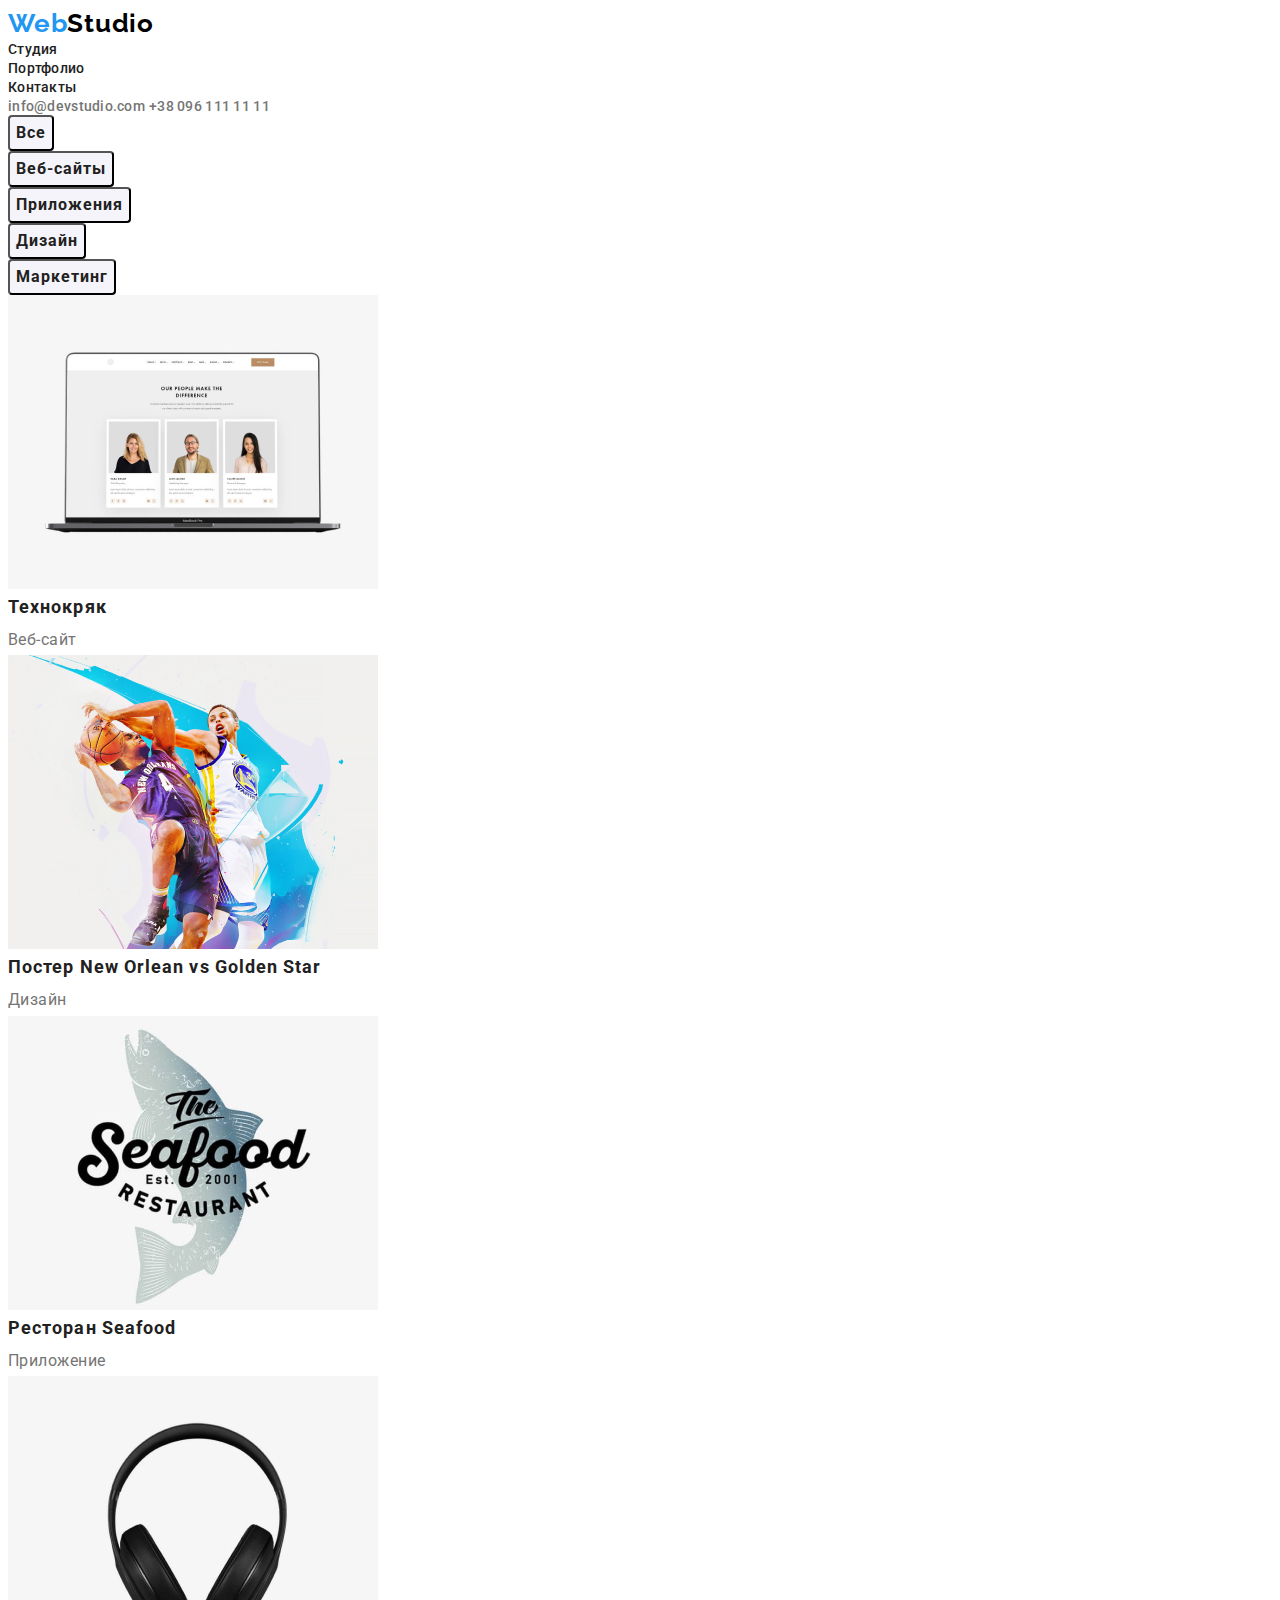
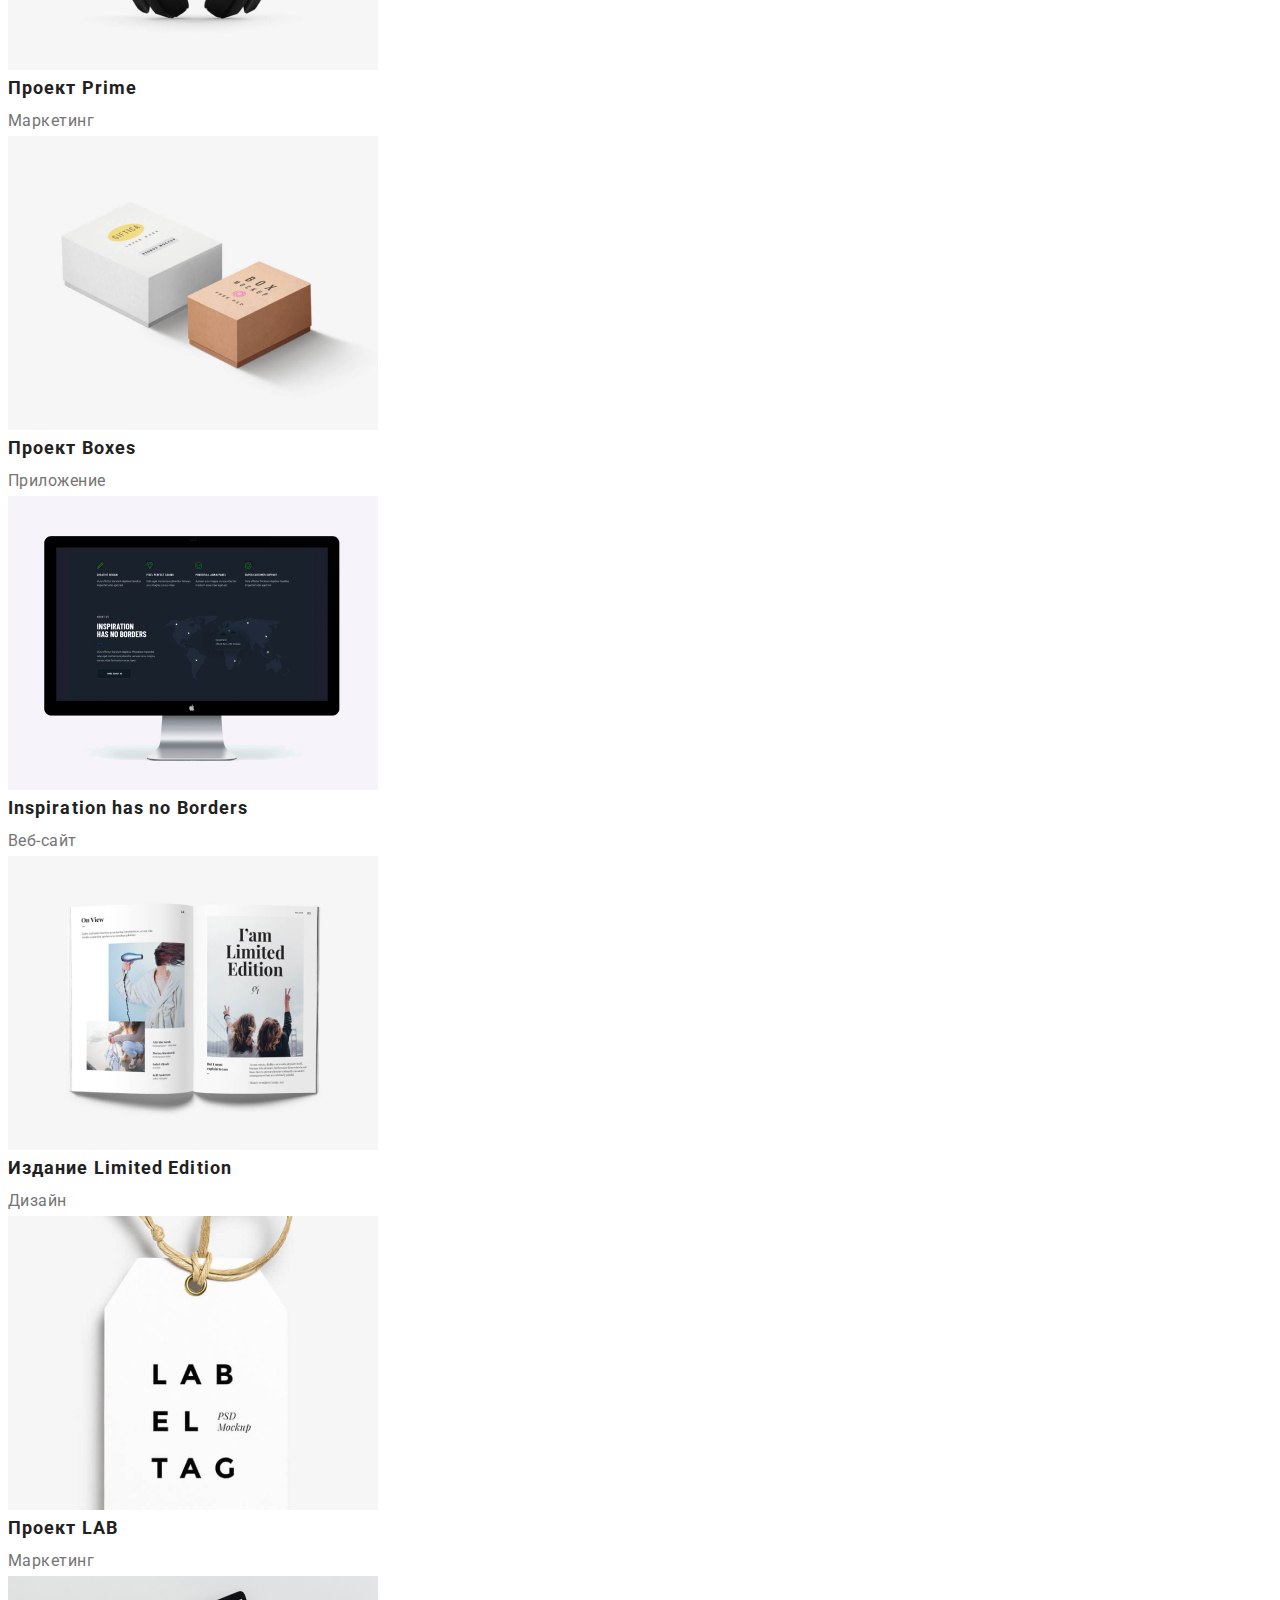
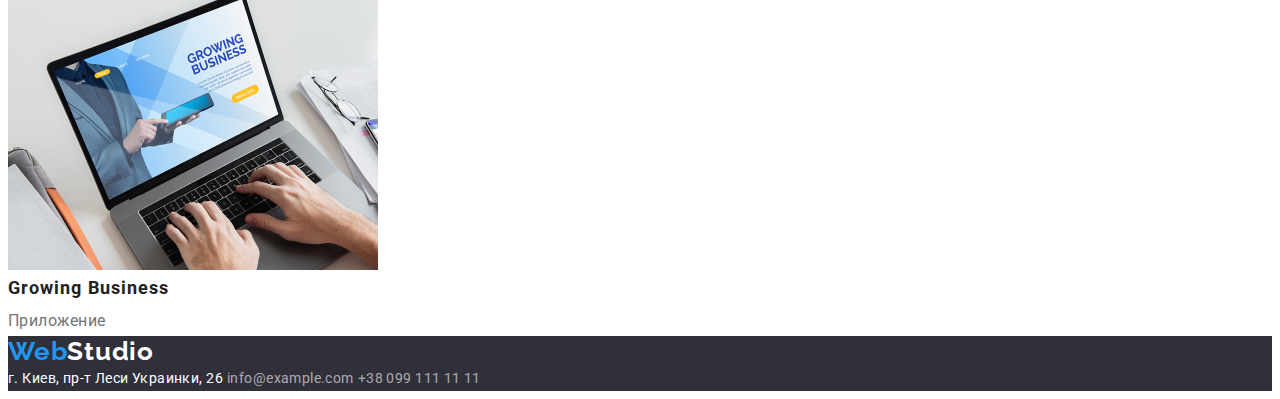
==== portfolio.html @ 436fc73a "доповнила скидання налаштувань, правильно приховані заголовки" ====
<!DOCTYPE html>
<html lang="ru">
<head>
    <meta charset="UTF-8">
    <meta http-equiv="X-UA-Compatible" content="IE=edge">
    <meta name="viewport" content="width=device-width, initial-scale=1.0">
    <title>Портфолио</title>
    <link rel="preconnect" href="https://fonts.gstatic.com">
    <link href="https://fonts.googleapis.com/css2?family=Raleway:wght@700&family=Roboto:wght@400;500;700;900&display=swap"
        rel="stylesheet">
    <link rel="stylesheet" href="https://cdnjs.cloudflare.com/ajax/libs/modern-normalize/1.0.0/modern-normalize.min.css"
        integrity="sha512-ISS7cAi1PEhQ8jnbJpJZMd29NlhNj4AWYyLOSp2CE/CsHxTCu+r+t0D2yoJudVrd0/8fTVPUVDzY5Tvli75u/g=="
        crossorigin="anonymous" />
    <link rel="stylesheet" href="./css/styles.css">
</head>
<body>
    <header class="header">
        <nav class="navigation">
            <a class="logo-link link" href="./index.html" lang="en"> Web<span class="logo-dark">Studio</span></a>
            <ul class="navigation-list list">
                <li class="navigation-item">
                    <a class="navigation-link link " href="./index.html">Студия</a>
                </li>
                <li class="navigation-item">
                    <a class="navigation-link link current" href="./portfolio.html">Портфолио</a>
                </li>
                <li class="navigation-item">
                    <a class="navigation-link link" href="">Контакты</a>
                </li>
            </ul>
        </nav>
        <address class="address">
            <a class="contact-link-header link" href="mailto:info@devstudio.com">info@devstudio.com</a>
            <a class="contact-link-header link" href="tel:+380961111111">+38 096 111 11 11</a>
        </address>
    </header>
    <main>
        <!--BODY-->
        <section class="hero-selection">
            <h1 class="visually-hidden">Портфолио</h1>
            <h2 class="visually-hidden">Варианти работ</h2>
            <ul class="hero-btn list">
                <li class="hero-list-item">
                 <button class="btn-selection" type="button">Все</button>
               </li>
               <li class="hero-list-item">
                 <button class="btn-selection" type="button">Веб-сайты</button>
               </li>
               <li class="hero-list-item">
                 <button class="btn-selection" type="button">Приложения</button>
               </li>
               <li class="hero-list-item">
                 <button class="btn-selection" type="button">Дизайн</button>
                </li>
               <li class="hero-list-item">
                 <button class="btn-selection" type="button">Маркетинг</button>
               </li>
             </ul>
            <ul class="gallery-list list">
                <li class="gallery-list-item">
                    <img class="gallery-list-img" src="./image/gallery_portfolio/gallery_portfolio_0.jpg" alt="ноутбук" width="370"
                        height="294">
                    <h3 class="gallery-title">Технокряк</h3>
                    <p class="gallery-description">Веб-сайт</p>
                </li>
                <li class="gallery-list-item">
                    <img class="gallery-list-img" src="./image/gallery_portfolio/gallery_portfolio_1.jpg" alt="два баскетболиста бросают мяч" width="370"
                        height="294">
                    <h3 class="gallery-title">Постер New Orlean vs Golden Star</h3>
                    <p class="gallery-description">Дизайн</p>
                </li>
                <li class="gallery-list-item">
                    <img class="gallery-list-img" src="./image/gallery_portfolio/gallery_portfolio_2.jpg" alt="логотип ресторана с морепродуктами"
                        width="370" height="294">
                    <h3 class="gallery-title">Ресторан <span lang="en">Seafood</span></h3>
                    <p class="gallery-description">Приложение</p>
                </li>
                <li class="gallery-list-item">
                    <img class="gallery-list-img" src="./image/gallery_portfolio/gallery_portfolio_3.jpg" alt="наушники" width="370"
                        height="294">
                    <h3 class="gallery-title">Проект <span lang="en">Prime</span></h3>
                    <p class="gallery-description">Маркетинг</p>
                </li>
                <li class="gallery-list-item">
                    <img class="gallery-list-img" src="./image/gallery_portfolio/gallery_portfolio_4.jpg" alt="белая и бежевая коробки" width="370" height="294">
                    <h3 class="gallery-title">Проект <span lang="en">Boxes</span></h3>
                    <p class="gallery-description">Приложение</p>
                </li>
                <li class="gallery-list-item">
                    <img class="gallery-list-img" src="./image/gallery_portfolio/gallery_portfolio_5.jpg" alt="монитор" width="370" height="294">
                    <h3 class="gallery-title" lang="en">Inspiration has no Borders</h3>
                    <p class="gallery-description">Веб-сайт</p>
                </li>
                <li class="gallery-list-item">
                    <img class="gallery-list-img" src="./image/gallery_portfolio/gallery_portfolio_6.jpg" alt="развернутый журнал" width="370" height="294">
                    <h3 class="gallery-title">Издание <span lang="en">Limited Edition</span></h3>
                    <p class="gallery-description">Дизайн</p>
                </li>
                <li>
                    <img class="gallery-list-img" src="./image/gallery_portfolio/gallery_portfolio_7.jpg" alt="логотип на бирке" width="370" height="294">
                    <h3 class="gallery-title">Проект <span lang="en">LAB</span></h3>
                    <p class="gallery-description">Маркетинг</p>
                </li>
                <li class="gallery-list-item">
                    <img class="gallery-list-img" src="./image/gallery_portfolio/gallery_portfolio_8.jpg" alt="ноутбук на котором работают" width="370" height="294">
                    <h3 class="gallery-title" lang="en">Growing Business</h3>
                    <p class="gallery-description">Приложение</p>
                </li>
            </ul>
        </section>
    </main>
    <footer class="footer">
        <a class="logo-link link" href="./index.html" lang="en"> Web<span class="logo-white">Studio</span></a>
        <!--CONTACT FORM-->
        <address class="address">
            <a class="contact-link-footer link location" href="https://goo.gl/maps/cLfK6mVfmH8XChih8" target="_blank" rel="nofollow noopener"> г. Киев,
                пр-т Леси Украинки, 26</a>
            <a class="contact-link-footer link" href="mailto:info@example.com">info@example.com</a>
            <a class="contact-link-footer link" href="tel:+380991111111">+38 099 111 11 11</a>
        </address>
    </footer>
</body>
</html>
---- css/styles.css ----
:root {
  --main-font: "Roboto", sans-serif;
  --secondary-font: "Raleway", sans-serif;
  --accent-color: #2196f3;
  --background-accent: #2f303a;
  --title-color: #212121;
  --logo-decoration: #000000;
  --text-description: #757575;
  --white-accent: #ffffff;
  --background-masters: #f5f4fa;
  --footer-link: rgba(255, 255, 255, 0.6);
}
body {
  font-family: var(--main-font);
}

h1,
h2,
h3,
h4,
h5,
h6,
p {
  margin: 0;
}

ul,
ol {
  margin: 0;
  padding: 0;
}

img {
  display: block;
}

.link {
  text-decoration: none;
}

.list {
  list-style: none;
}

.address {
  font-style: normal;
}

.visually-hidden {
  position: absolute !important;
  clip: rect(1px 1px 1px 1px); /* IE6, IE7 */
  clip: rect(1px, 1px, 1px, 1px);
  padding: 0 !important;
  border: 0 !important;
  height: 1px !important;
  width: 1px !important;
  overflow: hidden;
}

/* ============= COMPONENTS ============= */

.title {
  font-weight: 700;
  font-size: 36px;
  line-height: 1.17;
  letter-spacing: 0.03em;
  color: var(--title-color);
}

.logo-link {
  font-family: var(--secondary-font);
  font-weight: 700;
  font-size: 26px;
  line-height: 31px;
  letter-spacing: 0.03em;
  color: var(--accent-color);
}

.current:visited {
  color: var(--accent-color);
}

/* ============= END COMPONENTS ============= */

/* ============= HEADER ============= */

.logo-dark {
  font-family: var(--secondary-font);
  color: var(--logo-decoration);
}

.navigation-link {
  font-weight: 500;
  font-size: 14px;
  line-height: 1.14;
  letter-spacing: 0.02em;

  color: var(--title-color);
}

.navigation-link:hover,
.navigation-link:focus {
  color: var(--accent-color);
}

.contact-link-header {
  text-decoration: none;
  color: var(--text-description);
  font-weight: 500;
  font-size: 14px;
  line-height: 1.14;
  letter-spacing: 0.02em;
}

.contact-link-header:hover,
.contact-link-header:focus {
  color: var(--accent-color);
}
/* ============= END HEADER ============= */

/* ============= HERO ============= */
.hero {
  background-color: var(--background-accent);
}

.hero-title {
  font-weight: 900;
  font-size: 44px;
  line-height: 1.36;
  letter-spacing: 0.06em;
  text-transform: uppercase;
  color: var(--white-accent);
}

.modal-btn {
  font-family: inherit;
  font-weight: 700;
  font-size: 16px;
  line-height: 1.88;
  letter-spacing: 0.06em;
  cursor: pointer;
  background-color: var(--accent-color);
  color: var(--white-accent);
}

/* ============= END HERO ============= */

/* ============= ADVANTAGE ============= */

.advantages-title {
  font-weight: 700;
  font-size: 14px;
  line-height: 1.14;
  letter-spacing: 0.03em;
  text-transform: uppercase;
  color: var(--title-color);
}
.advantages-list-description {
  font-weight: 400;
  font-size: 14px;
  line-height: 1.71;
  letter-spacing: 0.03em;
  color: var(--text-description);
}

/* ============= END ADVANTAGE ============= */

/* ============= SELECTION MASTERS ============= */

.masters {
  background-color: var(--background-masters);
}

.masters-list-title {
  font-weight: 500;
  font-size: 16px;
  line-height: 1.19;
  letter-spacing: 0.03em;
  color: var(--title-color);
}

.masters-list-position {
  font-weight: 400;
  font-size: 16px;
  line-height: 1.19;
  letter-spacing: 0.03em;
  color: var(--text-description);
}

/* ============= END SELECTION MASTERS ============= */

/* ============= BODY ============= */

.btn-selection {
  font-family: inherit;
  font-weight: 700;
  font-size: 16px;
  line-height: 1.88;
  letter-spacing: 0.06em;
  cursor: pointer;
  background: var(--background-masters);
  border-radius: 4px;
  color: var(--title-color);
}

.btn-selection:hover,
.btn-selection:focus {
  background-color: var(--accent-color);
  color: var(--white-accent);
}
.gallery-title {
  font-weight: 700;
  font-size: 18px;
  line-height: 2;
  letter-spacing: 0.06em;
  color: var(--title-color);
}

.gallery-description {
  font-weight: 400;
  font-size: 16px;
  line-height: 1.88;
  letter-spacing: 0.03em;
  color: var(--text-description);
}

/* ============= BODY ============= */

/* ============= FOOTER ============= */

.footer {
  background-color: var(--background-accent);
}

.logo-white {
  font-family: var(--secondary-font);
  color: var(--white-accent);
}

.contact-link-footer {
  text-decoration: none;
  font-weight: 400;
  font-size: 14px;
  line-height: 1.71;
  letter-spacing: 0.03em;
  color: var(--footer-link);
}

.location {
  font-weight: 400;
  font-size: 14px;
  line-height: 1.71;
  letter-spacing: 0.03em;
  color: var(--white-accent);
}

/* ============= END FOOTER ============= */
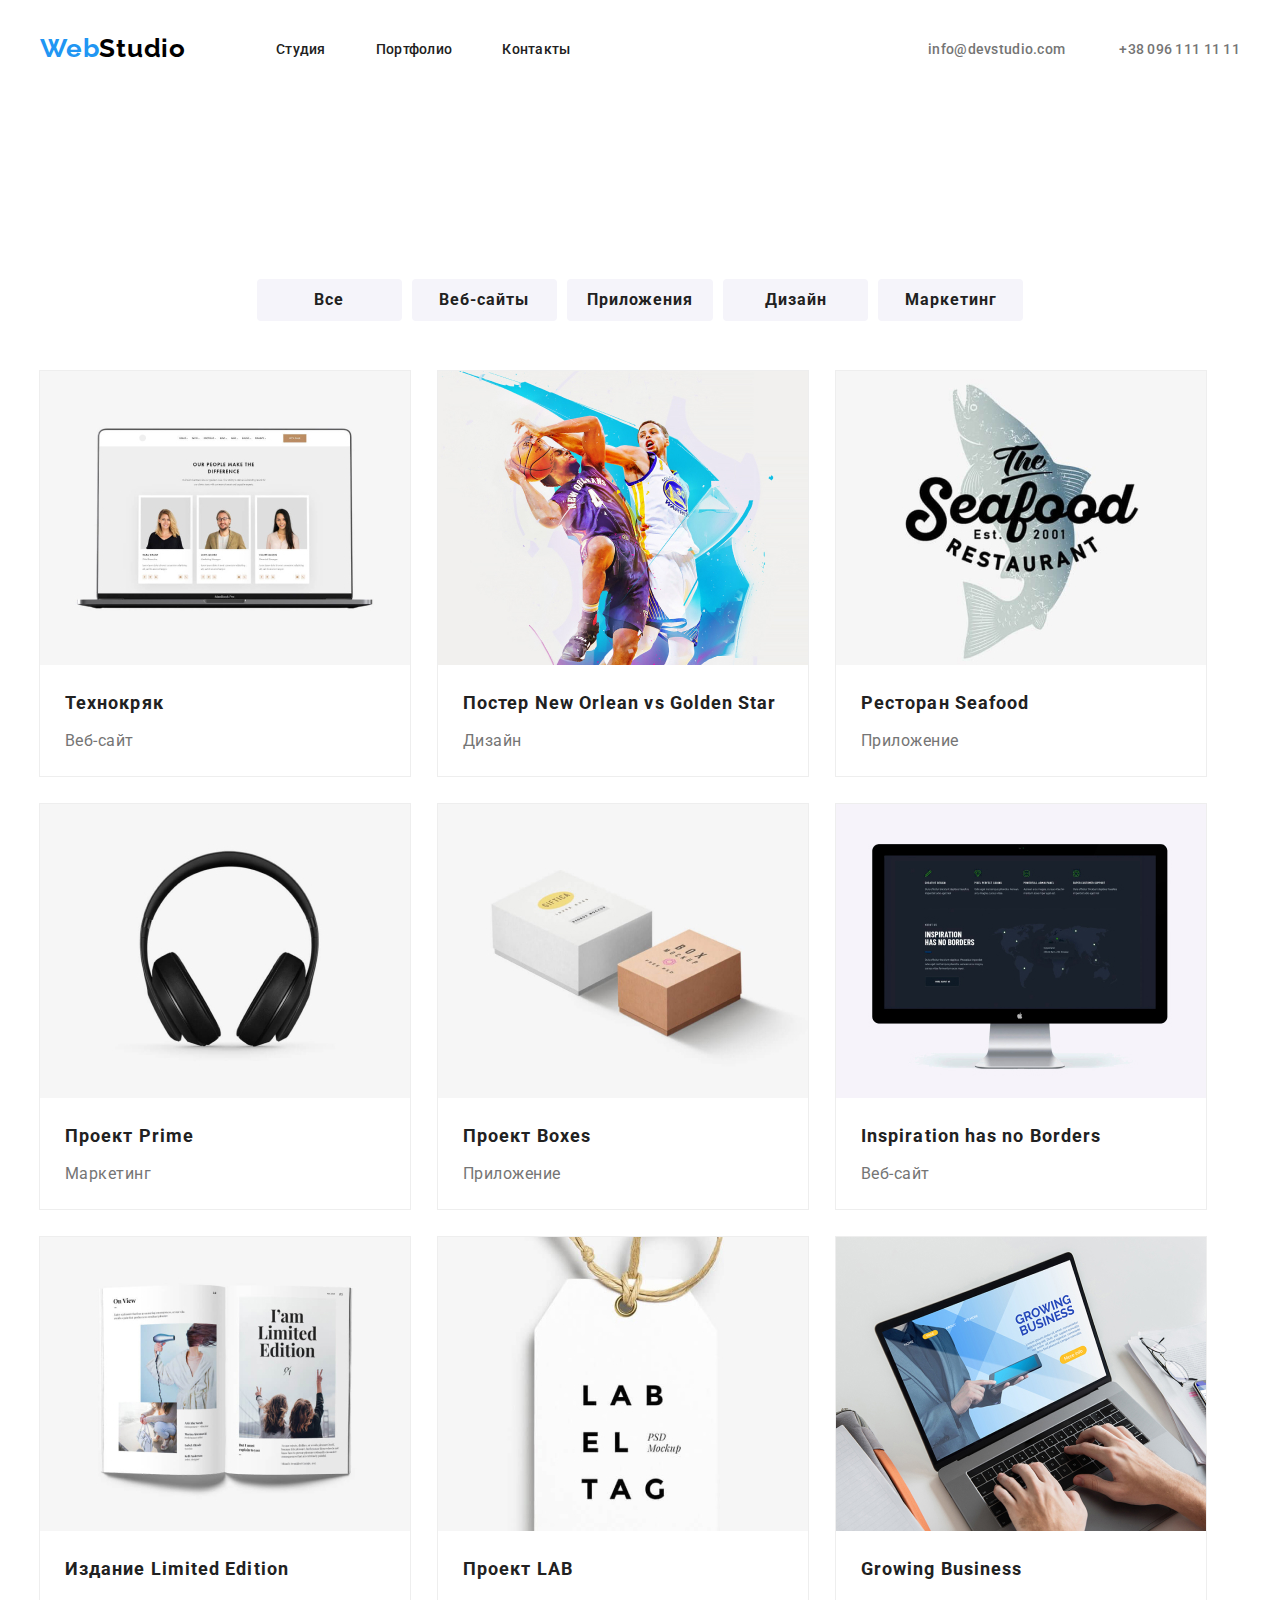
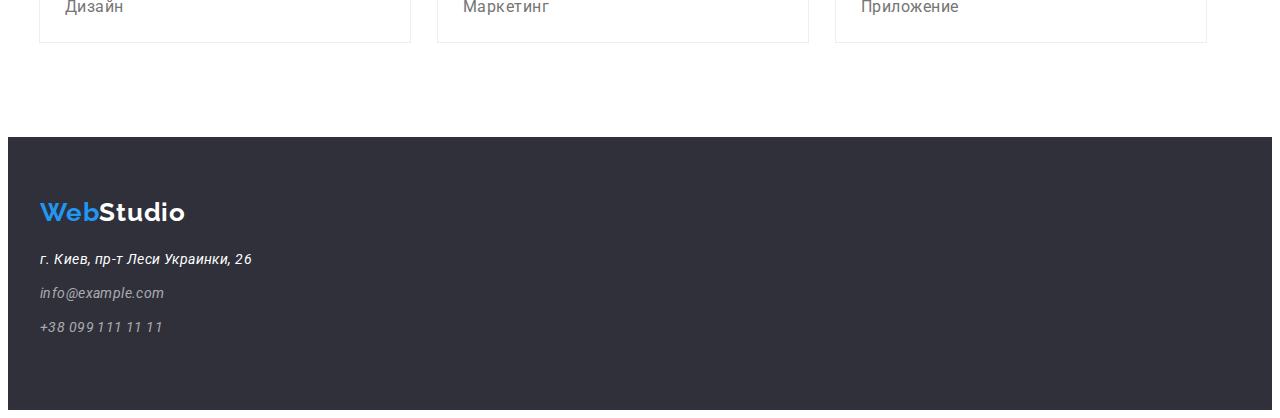
==== commit 9343655f: "з флексами" ====
--- a/portfolio.html
+++ b/portfolio.html
@@ -15,109 +15,142 @@
 </head>
 <body>
     <header class="header">
-        <nav class="navigation">
-            <a class="logo-link link" href="./index.html" lang="en"> Web<span class="logo-dark">Studio</span></a>
-            <ul class="navigation-list list">
-                <li class="navigation-item">
-                    <a class="navigation-link link " href="./index.html">Студия</a>
-                </li>
-                <li class="navigation-item">
-                    <a class="navigation-link link current" href="./portfolio.html">Портфолио</a>
-                </li>
-                <li class="navigation-item">
-                    <a class="navigation-link link" href="">Контакты</a>
-                </li>
-            </ul>
-        </nav>
-        <address class="address">
-            <a class="contact-link-header link" href="mailto:info@devstudio.com">info@devstudio.com</a>
-            <a class="contact-link-header link" href="tel:+380961111111">+38 096 111 11 11</a>
-        </address>
+        <div class="container">
+          <nav class="navigation">
+              <a class="logo-link link" href="./index.html" lang="en"> Web<span class="logo-dark">Studio</span></a>
+              <ul class="navigation-list list">
+                  <li class="navigation-item">
+                      <a class="navigation-link link " href="./index.html">Студия</a>
+                  </li>
+                  <li class="navigation-item">
+                      <a class="navigation-link link current" href="./portfolio.html">Портфолио</a>
+                  </li>
+                  <li class="navigation-item">
+                      <a class="navigation-link link" href="">Контакты</a>
+                  </li>
+              </ul>
+          </nav>
+          <address class="address">
+              <a class="contact-link-header link" href="mailto:info@devstudio.com">info@devstudio.com</a>
+              <a class="contact-link-header link" href="tel:+380961111111">+38 096 111 11 11</a>
+          </address>
+        </div>  
     </header>
     <main>
         <!--BODY-->
         <section class="hero-selection">
-            <h1 class="visually-hidden">Портфолио</h1>
-            <h2 class="visually-hidden">Варианти работ</h2>
-            <ul class="hero-btn list">
-                <li class="hero-list-item">
-                 <button class="btn-selection" type="button">Все</button>
-               </li>
-               <li class="hero-list-item">
-                 <button class="btn-selection" type="button">Веб-сайты</button>
-               </li>
-               <li class="hero-list-item">
-                 <button class="btn-selection" type="button">Приложения</button>
-               </li>
-               <li class="hero-list-item">
-                 <button class="btn-selection" type="button">Дизайн</button>
-                </li>
-               <li class="hero-list-item">
-                 <button class="btn-selection" type="button">Маркетинг</button>
-               </li>
-             </ul>
-            <ul class="gallery-list list">
-                <li class="gallery-list-item">
-                    <img class="gallery-list-img" src="./image/gallery_portfolio/gallery_portfolio_0.jpg" alt="ноутбук" width="370"
-                        height="294">
-                    <h3 class="gallery-title">Технокряк</h3>
-                    <p class="gallery-description">Веб-сайт</p>
-                </li>
-                <li class="gallery-list-item">
-                    <img class="gallery-list-img" src="./image/gallery_portfolio/gallery_portfolio_1.jpg" alt="два баскетболиста бросают мяч" width="370"
-                        height="294">
-                    <h3 class="gallery-title">Постер New Orlean vs Golden Star</h3>
-                    <p class="gallery-description">Дизайн</p>
-                </li>
-                <li class="gallery-list-item">
-                    <img class="gallery-list-img" src="./image/gallery_portfolio/gallery_portfolio_2.jpg" alt="логотип ресторана с морепродуктами"
-                        width="370" height="294">
-                    <h3 class="gallery-title">Ресторан <span lang="en">Seafood</span></h3>
-                    <p class="gallery-description">Приложение</p>
-                </li>
-                <li class="gallery-list-item">
-                    <img class="gallery-list-img" src="./image/gallery_portfolio/gallery_portfolio_3.jpg" alt="наушники" width="370"
-                        height="294">
-                    <h3 class="gallery-title">Проект <span lang="en">Prime</span></h3>
-                    <p class="gallery-description">Маркетинг</p>
-                </li>
-                <li class="gallery-list-item">
-                    <img class="gallery-list-img" src="./image/gallery_portfolio/gallery_portfolio_4.jpg" alt="белая и бежевая коробки" width="370" height="294">
-                    <h3 class="gallery-title">Проект <span lang="en">Boxes</span></h3>
-                    <p class="gallery-description">Приложение</p>
-                </li>
-                <li class="gallery-list-item">
-                    <img class="gallery-list-img" src="./image/gallery_portfolio/gallery_portfolio_5.jpg" alt="монитор" width="370" height="294">
-                    <h3 class="gallery-title" lang="en">Inspiration has no Borders</h3>
-                    <p class="gallery-description">Веб-сайт</p>
-                </li>
-                <li class="gallery-list-item">
-                    <img class="gallery-list-img" src="./image/gallery_portfolio/gallery_portfolio_6.jpg" alt="развернутый журнал" width="370" height="294">
-                    <h3 class="gallery-title">Издание <span lang="en">Limited Edition</span></h3>
-                    <p class="gallery-description">Дизайн</p>
-                </li>
-                <li>
-                    <img class="gallery-list-img" src="./image/gallery_portfolio/gallery_portfolio_7.jpg" alt="логотип на бирке" width="370" height="294">
-                    <h3 class="gallery-title">Проект <span lang="en">LAB</span></h3>
-                    <p class="gallery-description">Маркетинг</p>
-                </li>
-                <li class="gallery-list-item">
-                    <img class="gallery-list-img" src="./image/gallery_portfolio/gallery_portfolio_8.jpg" alt="ноутбук на котором работают" width="370" height="294">
-                    <h3 class="gallery-title" lang="en">Growing Business</h3>
-                    <p class="gallery-description">Приложение</p>
-                </li>
-            </ul>
+            <div class="container">
+                <h1 class="visually-hidden">Портфолио</h1>
+                <h2 class="visually-hidden">Варианти работ</h2>
+                <ul class="hero-btn list">
+                    <li class="hero-list-item">
+                        <button class="btn-selection" type="button">Все</button>
+                    </li>
+                    <li class="hero-list-item">
+                        <button class="btn-selection" type="button">Веб-сайты</button>
+                    </li>
+                    <li class="hero-list-item">
+                        <button class="btn-selection" type="button">Приложения</button>
+                    </li>
+                    <li class="hero-list-item">
+                        <button class="btn-selection" type="button">Дизайн</button>
+                    </li>
+                    <li class="hero-list-item">
+                        <button class="btn-selection" type="button">Маркетинг</button>
+                    </li>
+                </ul>
+                <ul class="portfolio-list list">
+                    <li class="portfolio-list-item">
+                        <img class="gallery-list-img" src="./image/gallery_portfolio/gallery_portfolio_0.jpg" alt="ноутбук" width="370"
+                            height="294">
+                        <div class="gallery-list-content-wraper">
+                            <h3 class="gallery-title">Технокряк</h3>
+                            <p class="gallery-description">Веб-сайт</p>
+                        </div>                        
+                    </li>
+                    <li class="portfolio-list-item">
+                        <img class="gallery-list-img" src="./image/gallery_portfolio/gallery_portfolio_1.jpg"
+                            alt="два баскетболиста бросают мяч" width="370" height="294">
+                        <div class="gallery-list-content-wraper">
+                            <h3 class="gallery-title">Постер New Orlean vs Golden Star</h3>
+                            <p class="gallery-description">Дизайн</p>
+                        </div>                        
+                    </li>
+                    <li class="portfolio-list-item">
+                        <img class="gallery-list-img" src="./image/gallery_portfolio/gallery_portfolio_2.jpg"
+                            alt="логотип ресторана с морепродуктами" width="370" height="294">
+                        <div class="gallery-list-content-wraper">
+                            <h3 class="gallery-title">Ресторан <span lang="en">Seafood</span></h3>
+                            <p class="gallery-description">Приложение</p>
+                        </div>                        
+                    </li>
+                    <li class="portfolio-list-item">
+                        <img class="gallery-list-img" src="./image/gallery_portfolio/gallery_portfolio_3.jpg" alt="наушники" width="370"
+                            height="294">
+                        <div class="gallery-list-content-wraper">
+                            <h3 class="gallery-title">Проект <span lang="en">Prime</span></h3>
+                            <p class="gallery-description">Маркетинг</p>
+                        </div>                        
+                    </li>
+                    <li class="portfolio-list-item">
+                        <img class="gallery-list-img" src="./image/gallery_portfolio/gallery_portfolio_4.jpg"
+                            alt="белая и бежевая коробки" width="370" height="294">
+                        <div class="gallery-list-content-wraper">
+                            <h3 class="gallery-title">Проект <span lang="en">Boxes</span></h3>
+                            <p class="gallery-description">Приложение</p>
+                        </div>                        
+                    </li>
+                    <li class="portfolio-list-item">
+                        <img class="gallery-list-img" src="./image/gallery_portfolio/gallery_portfolio_5.jpg" alt="монитор" width="370"
+                            height="294">
+                        <div class="gallery-list-content-wraper">
+                            <h3 class="gallery-title" lang="en">Inspiration has no Borders</h3>
+                            <p class="gallery-description">Веб-сайт</p>
+                        </div>                        
+                    </li>
+                    <li class="portfolio-list-item">
+                        <img class="gallery-list-img" src="./image/gallery_portfolio/gallery_portfolio_6.jpg" alt="развернутый журнал"
+                            width="370" height="294">
+                        <div class="gallery-list-content-wraper">
+                            <h3 class="gallery-title">Издание <span lang="en">Limited Edition</span></h3>
+                            <p class="gallery-description">Дизайн</p>
+                        </div>                        
+                    </li>
+                    <li class="portfolio-list-item">
+                        <img class="gallery-list-img" src="./image/gallery_portfolio/gallery_portfolio_7.jpg" alt="логотип на бирке"
+                            width="370" height="294">
+                        <div class="gallery-list-content-wraper">
+                            <h3 class="gallery-title">Проект <span lang="en">LAB</span></h3>
+                            <p class="gallery-description">Маркетинг</p>
+                        </div>                        
+                    </li>
+                    <li class="portfolio-list-item">
+                        <img class="gallery-list-img" src="./image/gallery_portfolio/gallery_portfolio_8.jpg"
+                            alt="ноутбук на котором работают" width="370" height="294">
+                        <div class="gallery-list-content-wraper">
+                            <h3 class="gallery-title" lang="en">Growing Business</h3>
+                            <p class="gallery-description">Приложение</p>
+                        </div>                        
+                    </li>
+                </ul>                    
+            </div>        
         </section>
     </main>
     <footer class="footer">
-        <a class="logo-link link" href="./index.html" lang="en"> Web<span class="logo-white">Studio</span></a>
-        <!--CONTACT FORM-->
-        <address class="address">
-            <a class="contact-link-footer link location" href="https://goo.gl/maps/cLfK6mVfmH8XChih8" target="_blank" rel="nofollow noopener"> г. Киев,
-                пр-т Леси Украинки, 26</a>
-            <a class="contact-link-footer link" href="mailto:info@example.com">info@example.com</a>
-            <a class="contact-link-footer link" href="tel:+380991111111">+38 099 111 11 11</a>
-        </address>
+        <div class="container">
+            <div class="footer-logo">
+                <a class="logo-link link" href="./index.html" lang="en"> Web<span class="logo-white">Studio</span></a>
+            </div>
+            
+            <!--CONTACT FORM-->
+            <address class="footer-address">
+                <a class="contact-link-footer link location" href="https://goo.gl/maps/cLfK6mVfmH8XChih8" target="_blank"
+                    rel="nofollow noopener"> г. Киев,
+                    пр-т Леси Украинки, 26</a>
+                <a class="contact-link-footer link" href="mailto:info@example.com">info@example.com</a>
+                <a class="contact-link-footer link" href="tel:+380991111111">+38 099 111 11 11</a>
+            </address>
+        </div>        
     </footer>
 </body>
 </html>--- a/css/styles.css
+++ b/css/styles.css
@@ -9,6 +9,8 @@
   --white-accent: #ffffff;
   --background-masters: #f5f4fa;
   --footer-link: rgba(255, 255, 255, 0.6);
+  --section-pt: 95px;
+  --section-pb: 95px;
 }
 body {
   font-family: var(--main-font);
@@ -32,6 +34,8 @@
 
 img {
   display: block;
+  max-width: 100%;
+  height: auto;
 }
 
 .link {
@@ -57,6 +61,13 @@
   overflow: hidden;
 }
 
+.container {
+  width: 1200px;
+  margin: 0 auto;
+  padding-left: 15px;
+  padding-right: 15px;
+}
+
 /* ============= COMPONENTS ============= */
 
 .title {
@@ -64,7 +75,9 @@
   font-size: 36px;
   line-height: 1.17;
   letter-spacing: 0.03em;
-  color: var(--title-color);
+  text-align: center;
+  color: var(--title-color);
+  margin-bottom: 50px;
 }
 
 .logo-link {
@@ -83,6 +96,34 @@
 /* ============= END COMPONENTS ============= */
 
 /* ============= HEADER ============= */
+
+.header {
+  padding-top: 25px;
+  padding-bottom: 25px;
+}
+
+.header .container {
+  display: flex;
+  align-items: center;
+}
+
+.navigation {
+  display: flex;
+  align-items: center;
+}
+
+.header .logo-link {
+  margin-right: 90px;
+}
+
+.navigation-list {
+  display: flex;
+  align-items: center;
+}
+
+.navigation-item:not(:last-child) {
+  margin-right: 50px;
+}
 
 .logo-dark {
   font-family: var(--secondary-font);
@@ -110,17 +151,31 @@
   font-size: 14px;
   line-height: 1.14;
   letter-spacing: 0.02em;
+  margin-left: 50px;
+}
+
+.header .address {
+  margin-left: auto;
 }
 
 .contact-link-header:hover,
 .contact-link-header:focus {
   color: var(--accent-color);
 }
+
 /* ============= END HEADER ============= */
 
 /* ============= HERO ============= */
+.hero-selection {
+  padding-top: var(--section-pt);
+  padding-bottom: var(--section-pb);
+}
+
 .hero {
   background-color: var(--background-accent);
+  text-align: center;
+  padding-bottom: 200px;
+  padding-top: 200px;
 }
 
 .hero-title {
@@ -129,7 +184,9 @@
   line-height: 1.36;
   letter-spacing: 0.06em;
   text-transform: uppercase;
+  text-align: center;
   color: var(--white-accent);
+  margin-bottom: 30px;
 }
 
 .modal-btn {
@@ -141,12 +198,33 @@
   cursor: pointer;
   background-color: var(--accent-color);
   color: var(--white-accent);
+  min-width: 200px;
+  border-radius: 4px;
+  border: none;
+  padding: 10px 30px;
 }
 
 /* ============= END HERO ============= */
 
 /* ============= ADVANTAGE ============= */
 
+.advantages {
+  padding-top: var(--section-pt);
+  padding-bottom: 47px;
+}
+
+.advantages-list {
+  display: flex;
+  margin-left: -30px;
+  margin-top: -30px;
+}
+
+.advantages-list-itme {
+  flex-basis: calc(100% / 4-30px);
+  margin-left: 30px;
+  margin-top: 30px;
+}
+
 .advantages-title {
   font-weight: 700;
   font-size: 14px;
@@ -154,7 +232,9 @@
   letter-spacing: 0.03em;
   text-transform: uppercase;
   color: var(--title-color);
-}
+  margin-bottom: 10px;
+}
+
 .advantages-list-description {
   font-weight: 400;
   font-size: 14px;
@@ -165,10 +245,52 @@
 
 /* ============= END ADVANTAGE ============= */
 
+/* ============= GALLERY ============= */
+.gallery {
+  padding-bottom: var(--section-pb);
+  padding-top: 47px;
+}
+.gallery-list {
+  display: flex;
+  flex-wrap: wrap;
+  margin-left: -30px;
+  margin-top: -30px;
+}
+
+.gallery-list-item {
+  flex-basis: calc(100% / 3-30px);
+  margin-left: 30px;
+  margin-top: 30px;
+}
+
+/* ============= END GALLERY ============= */
+
 /* ============= SELECTION MASTERS ============= */
 
 .masters {
   background-color: var(--background-masters);
+  padding-top: var(--section-pt);
+  padding-bottom: var(--section-pb);
+}
+
+.masters-list {
+  display: flex;
+  flex-wrap: wrap;
+  margin-left: -30px;
+  margin-top: -30px;
+}
+
+.masters-list-item {
+  flex-basis: calc(100% / 4-30px);
+  margin-left: 30px;
+  margin-top: 30px;
+  border-radius: 4px;
+  background-color: var(--white-accent);
+}
+
+.masters-list-content-wraper {
+  margin-bottom: 30px;
+  margin-top: 30px;
 }
 
 .masters-list-title {
@@ -176,7 +298,9 @@
   font-size: 16px;
   line-height: 1.19;
   letter-spacing: 0.03em;
-  color: var(--title-color);
+  text-align: center;
+  color: var(--title-color);
+  margin-bottom: 10px;
 }
 
 .masters-list-position {
@@ -184,12 +308,26 @@
   font-size: 16px;
   line-height: 1.19;
   letter-spacing: 0.03em;
+  text-align: center;
   color: var(--text-description);
 }
 
 /* ============= END SELECTION MASTERS ============= */
 
 /* ============= BODY ============= */
+
+.hero-btn {
+  display: flex;
+  flex-wrap: wrap;
+  justify-content: center;
+  margin-bottom: 35px;
+  padding-bottom: 15px;
+  margin-top: var(--section-pt);
+}
+
+.hero-list-item:not(:last-child) {
+  margin-right: 10px;
+}
 
 .btn-selection {
   font-family: inherit;
@@ -201,6 +339,9 @@
   background: var(--background-masters);
   border-radius: 4px;
   color: var(--title-color);
+  border: none;
+  padding: 6px 20px;
+  min-width: 145px;
 }
 
 .btn-selection:hover,
@@ -214,6 +355,7 @@
   line-height: 2;
   letter-spacing: 0.06em;
   color: var(--title-color);
+  margin-bottom: 5px;
 }
 
 .gallery-description {
@@ -224,14 +366,49 @@
   color: var(--text-description);
 }
 
-/* ============= BODY ============= */
+.portfolio-list {
+  display: flex;
+  flex-wrap: wrap;
+  margin-left: -28px;
+  margin-top: -28px;
+}
+
+.portfolio-list-item {
+  outline: 1px solid #eeeeee;
+  flex-basis: calc(100% / 3-30px);
+  margin-left: 28px;
+  margin-top: 28px;
+}
+
+.gallery-list-content-wraper {
+  padding-bottom: 20px;
+  padding-top: 20px;
+  padding-left: 25px;
+  padding-right: 25px;
+}
+
+/* ============= END BODY ============= */
 
 /* ============= FOOTER ============= */
 
 .footer {
   background-color: var(--background-accent);
-}
-
+  padding-top: 60px;
+  padding-bottom: 60px;
+}
+
+.footer-logo {
+  margin-bottom: 20px;
+}
+
+.footer-address {
+  display: flex;
+  flex-direction: column;
+}
+
+.logo-link .footer {
+  margin-right: 200px;
+}
 .logo-white {
   font-family: var(--secondary-font);
   color: var(--white-accent);
@@ -244,6 +421,7 @@
   line-height: 1.71;
   letter-spacing: 0.03em;
   color: var(--footer-link);
+  margin-bottom: 10px;
 }
 
 .location {
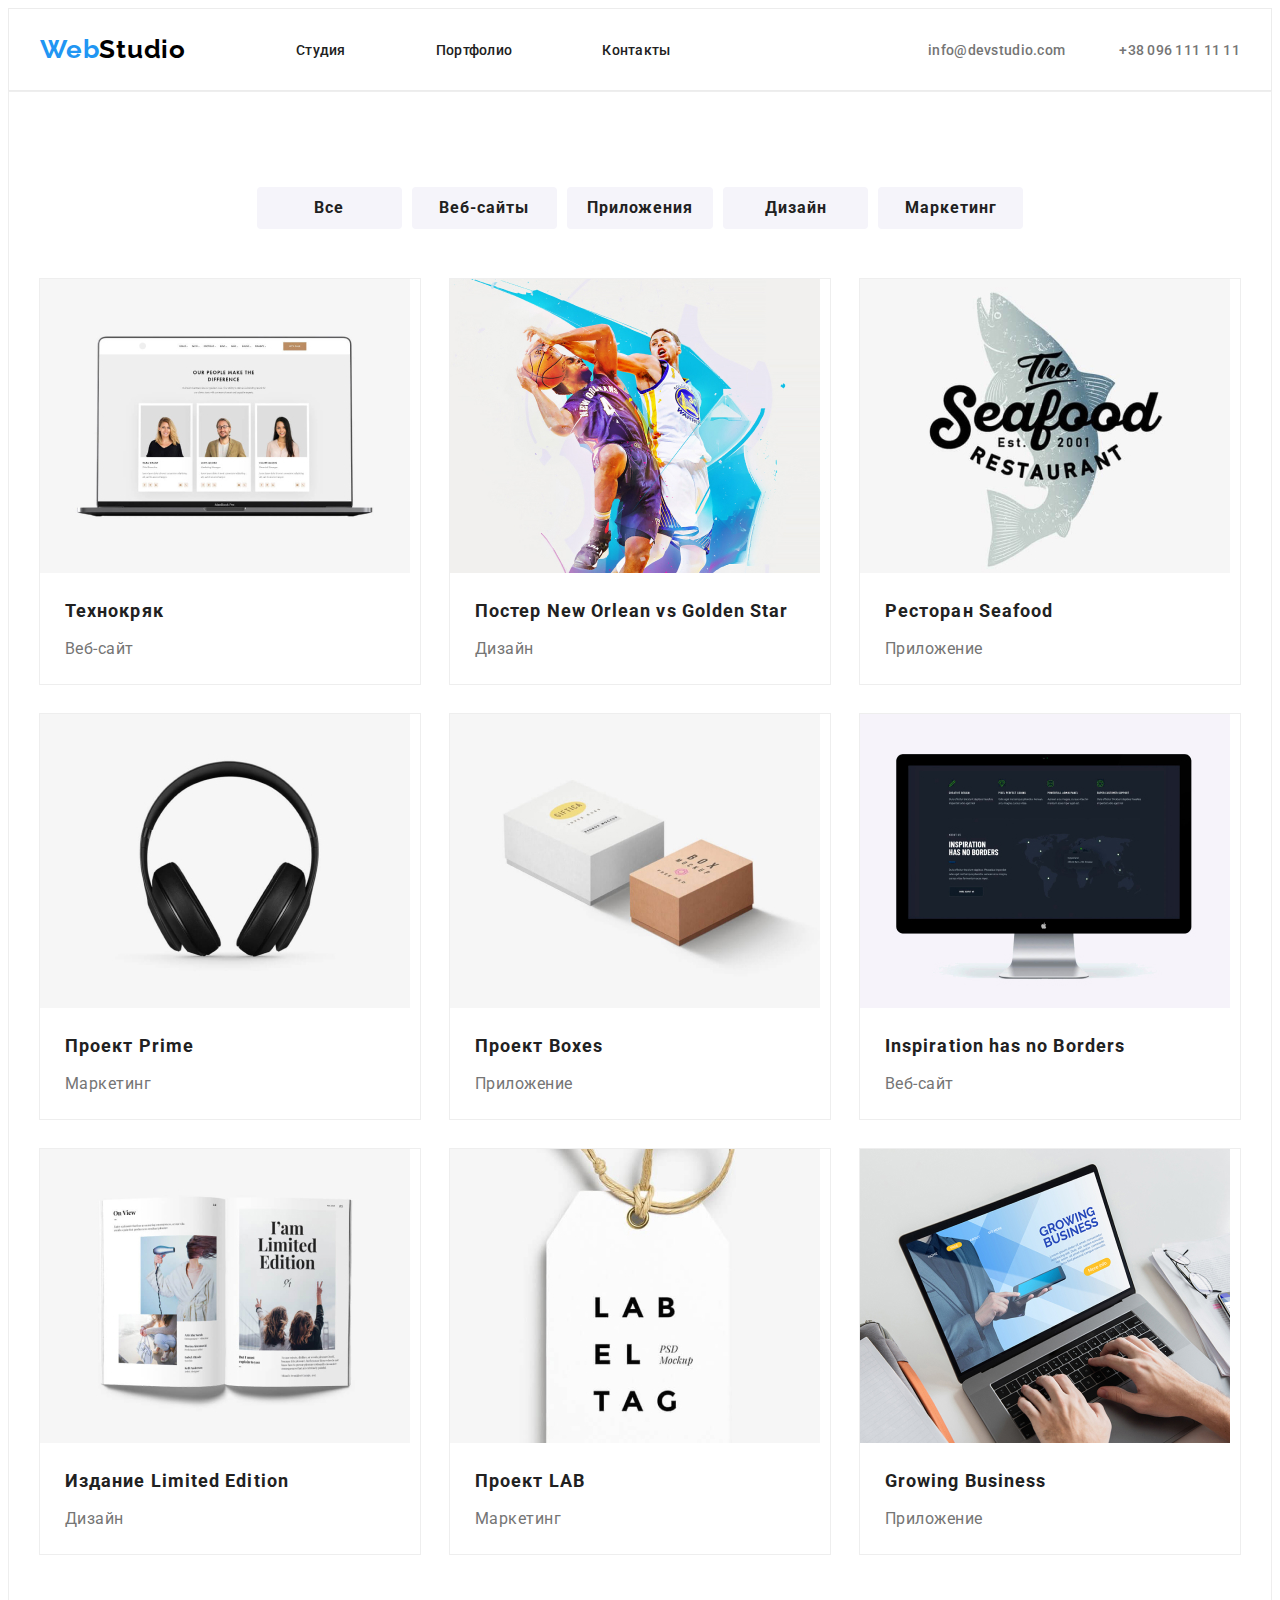
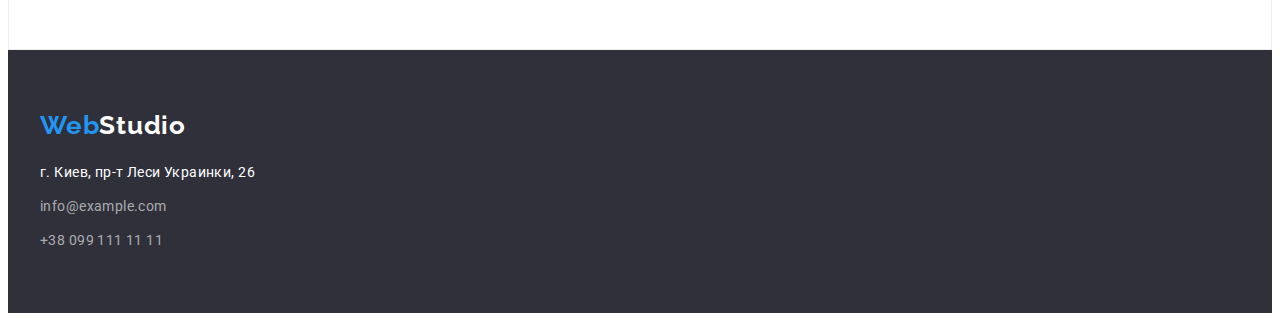
==== commit 0f047e0e: "забрано непотрібні марджени, додано бордери у портфоліо" ====
--- a/portfolio.html
+++ b/portfolio.html
@@ -138,10 +138,7 @@
     </main>
     <footer class="footer">
         <div class="container">
-            <div class="footer-logo">
-                <a class="logo-link link" href="./index.html" lang="en"> Web<span class="logo-white">Studio</span></a>
-            </div>
-            
+            <a class="logo-link link" href="./index.html" lang="en"> Web<span class="logo-white">Studio</span></a>            
             <!--CONTACT FORM-->
             <address class="footer-address">
                 <a class="contact-link-footer link location" href="https://goo.gl/maps/cLfK6mVfmH8XChih8" target="_blank"
--- a/css/styles.css
+++ b/css/styles.css
@@ -100,6 +100,7 @@
 .header {
   padding-top: 25px;
   padding-bottom: 25px;
+  border: 1px solid #ececec;
 }
 
 .header .container {
@@ -135,7 +136,8 @@
   font-size: 14px;
   line-height: 1.14;
   letter-spacing: 0.02em;
-
+  padding-left: 20px;
+  padding-right: 20px;
   color: var(--title-color);
 }
 
@@ -151,10 +153,13 @@
   font-size: 14px;
   line-height: 1.14;
   letter-spacing: 0.02em;
+}
+
+.contact-link-header:last-child {
   margin-left: 50px;
 }
 
-.header .address {
+.address {
   margin-left: auto;
 }
 
@@ -167,6 +172,7 @@
 
 /* ============= HERO ============= */
 .hero-selection {
+  border: 1px solid #eeeeee;
   padding-top: var(--section-pt);
   padding-bottom: var(--section-pb);
 }
@@ -220,7 +226,7 @@
 }
 
 .advantages-list-itme {
-  flex-basis: calc(100% / 4-30px);
+  flex-basis: calc(100% / 4 - 30px);
   margin-left: 30px;
   margin-top: 30px;
 }
@@ -246,6 +252,7 @@
 /* ============= END ADVANTAGE ============= */
 
 /* ============= GALLERY ============= */
+
 .gallery {
   padding-bottom: var(--section-pb);
   padding-top: 47px;
@@ -258,7 +265,7 @@
 }
 
 .gallery-list-item {
-  flex-basis: calc(100% / 3-30px);
+  flex-basis: calc(100% / 3 - 30px);
   margin-left: 30px;
   margin-top: 30px;
 }
@@ -281,7 +288,7 @@
 }
 
 .masters-list-item {
-  flex-basis: calc(100% / 4-30px);
+  flex-basis: calc(100% / 4 - 30px);
   margin-left: 30px;
   margin-top: 30px;
   border-radius: 4px;
@@ -291,6 +298,8 @@
 .masters-list-content-wraper {
   margin-bottom: 30px;
   margin-top: 30px;
+  padding-right: 20px;
+  padding-left: 20px;
 }
 
 .masters-list-title {
@@ -320,9 +329,7 @@
   display: flex;
   flex-wrap: wrap;
   justify-content: center;
-  margin-bottom: 35px;
-  padding-bottom: 15px;
-  margin-top: var(--section-pt);
+  margin-bottom: 50px;
 }
 
 .hero-list-item:not(:last-child) {
@@ -369,15 +376,15 @@
 .portfolio-list {
   display: flex;
   flex-wrap: wrap;
-  margin-left: -28px;
-  margin-top: -28px;
+  margin-left: -30px;
+  margin-top: -30px;
 }
 
 .portfolio-list-item {
   outline: 1px solid #eeeeee;
-  flex-basis: calc(100% / 3-30px);
-  margin-left: 28px;
-  margin-top: 28px;
+  flex-basis: calc(100% / 3 - 30px);
+  margin-left: 30px;
+  margin-top: 30px;
 }
 
 .gallery-list-content-wraper {
@@ -397,18 +404,17 @@
   padding-bottom: 60px;
 }
 
-.footer-logo {
+.footer-address {
+  font-style: normal;
+  display: flex;
+  flex-direction: column;
+  margin-top: 20px;
+}
+
+.footer .logo-link {
   margin-bottom: 20px;
 }
 
-.footer-address {
-  display: flex;
-  flex-direction: column;
-}
-
-.logo-link .footer {
-  margin-right: 200px;
-}
 .logo-white {
   font-family: var(--secondary-font);
   color: var(--white-accent);
@@ -421,6 +427,9 @@
   line-height: 1.71;
   letter-spacing: 0.03em;
   color: var(--footer-link);
+}
+
+.contact-link-footer:nth-child(-n + 2) {
   margin-bottom: 10px;
 }
 
